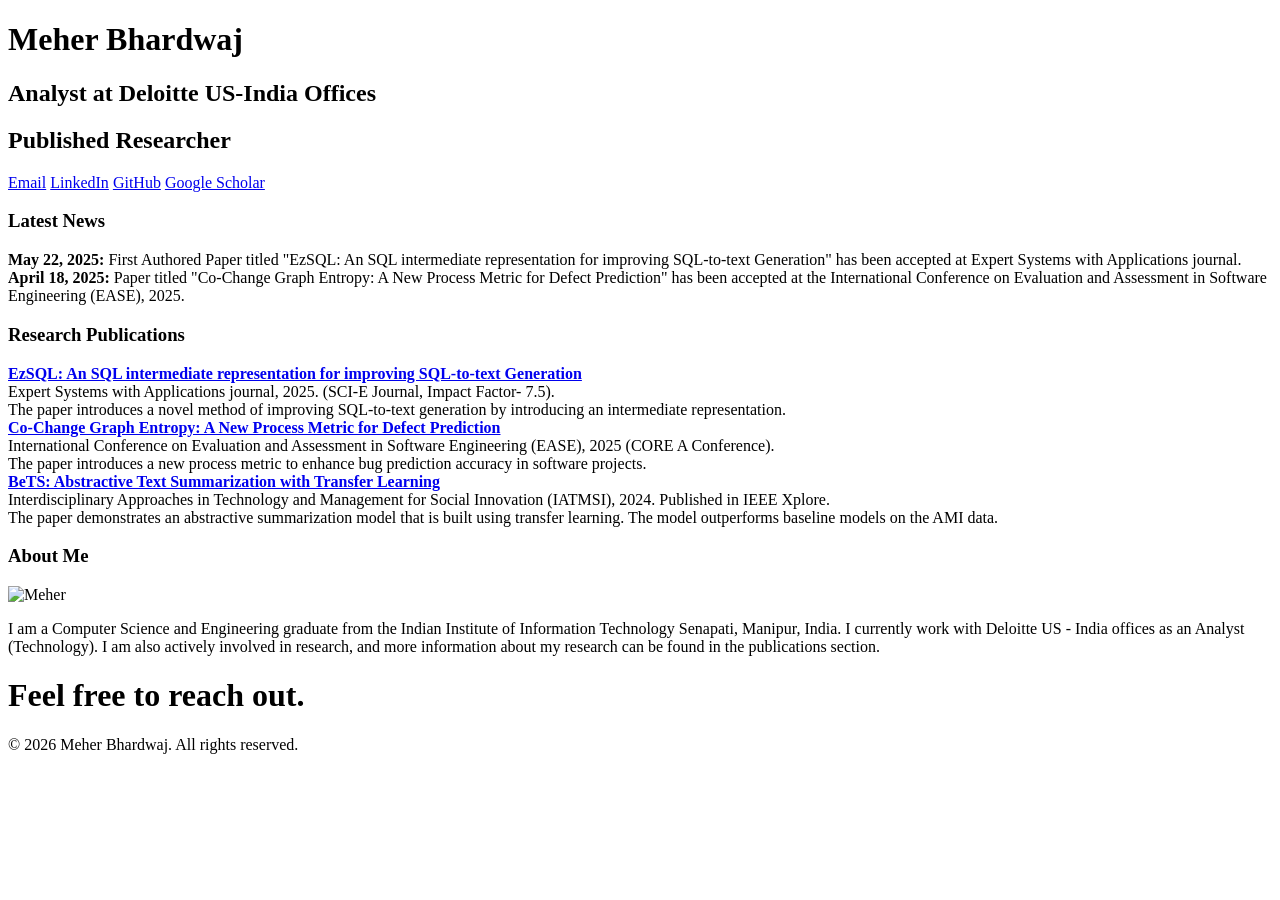
==== index.html @ 2f290a78 "Initial Build" ====
<!DOCTYPE html>
<html lang="en">
<head>
  <meta charset="UTF-8" />
  <meta name="viewport" content="width=device-width, initial-scale=1.0"/>
  <title>Meher Bhardwaj</title>
  <link href="https://fonts.googleapis.com/css2?family=Poppins:wght@400;600;700&display=swap" rel="stylesheet">
  <link rel="stylesheet" href="styles.css">
</head>
<body>
  <div class="overlay">
    <div class="content-box">
      <header>
        <h1>Meher Bhardwaj</h1>
        <h2>Analyst at Deloitte US-India Offices</h2>
        <h2>Published Researcher</h2>
        <div class="social-links">
          <a href="mailto:bhardwajmeher01@gmail.com" target="_blank">Email</a>
          <a href="https://www.linkedin.com/in/meher-bhardwaj-a12a78200/" target="_blank">LinkedIn</a>
          <a href="https://github.com/MeherBhardwaj" target="_blank">GitHub</a>
          <a href="https://scholar.google.com/citations?user=i_ujZQ4AAAAJ&hl=en" target="_blank">Google Scholar</a>
        </div>
      </header>

      <section id="latest-news">
        <h3>Latest News</h3>
        <div class="news-item">
          <strong>May 22, 2025:</strong> First Authored Paper titled "EzSQL: An SQL intermediate representation for improving SQL-to-text Generation" has been accepted at Expert Systems with Applications journal.
        </div>
        <div class="news-item">
          <strong>April 18, 2025:</strong> Paper titled "Co-Change Graph Entropy: A New Process Metric for Defect Prediction" has been accepted at the International Conference on Evaluation and Assessment in Software Engineering (EASE), 2025.
        </div>
      </section>

      <section id="research">
        <h3>Research Publications</h3>
        <div class="research-item">
          <a href="https://www.sciencedirect.com/science/article/abs/pii/S0957417425019128" target="_blank"><strong>EzSQL: An SQL intermediate representation for improving SQL-to-text Generation</strong><br/></a>
          <span class="prominent">Expert Systems with Applications journal, 2025. (SCI-E Journal, Impact Factor- 7.5).</span> <br/>
          The paper introduces a novel method of improving SQL-to-text generation by introducing an intermediate representation.
        </div>
        <div class="research-item">
          <a href="https://arxiv.org/abs/2504.18511"><strong>Co-Change Graph Entropy: A New Process Metric for Defect Prediction</strong><br/></a>
          <span class="prominent">International Conference on Evaluation and Assessment in Software Engineering (EASE), 2025 (CORE A Conference).</span><br/>
          The paper introduces a new process metric to enhance bug prediction accuracy in software projects.
        </div>
        <div class="research-item">
         <a href="https://ieeexplore.ieee.org/document/10502898"><strong>BeTS: Abstractive Text Summarization with Transfer Learning</strong><br/><a/>
          <span class="prominent">Interdisciplinary Approaches in Technology and Management for Social Innovation (IATMSI), 2024. Published in IEEE Xplore.</span><br/>
          The paper demonstrates an abstractive summarization model that is built using transfer learning. The model outperforms baseline models on the AMI data.
        </div>
      </section>

      <section id="bio">
        <h3>About Me</h3>
        <div class="bio">
          <img src="Images/meher-photo.jpeg" alt="Meher" class="profile-image">
          <p>
            I am a Computer Science and Engineering graduate from the Indian Institute of Information Technology Senapati, Manipur, India. I currently work with Deloitte US - India offices as an Analyst (Technology). I am also actively involved in research, and more information about my research can be found in the publications section.
          </p>
        </div>
      </section>

      <footer>
        <h1>Feel free to reach out.</h1>
        &copy; 2026 Meher Bhardwaj. All rights reserved.
      </footer>
    </div>
  </div>
</body>
</html>
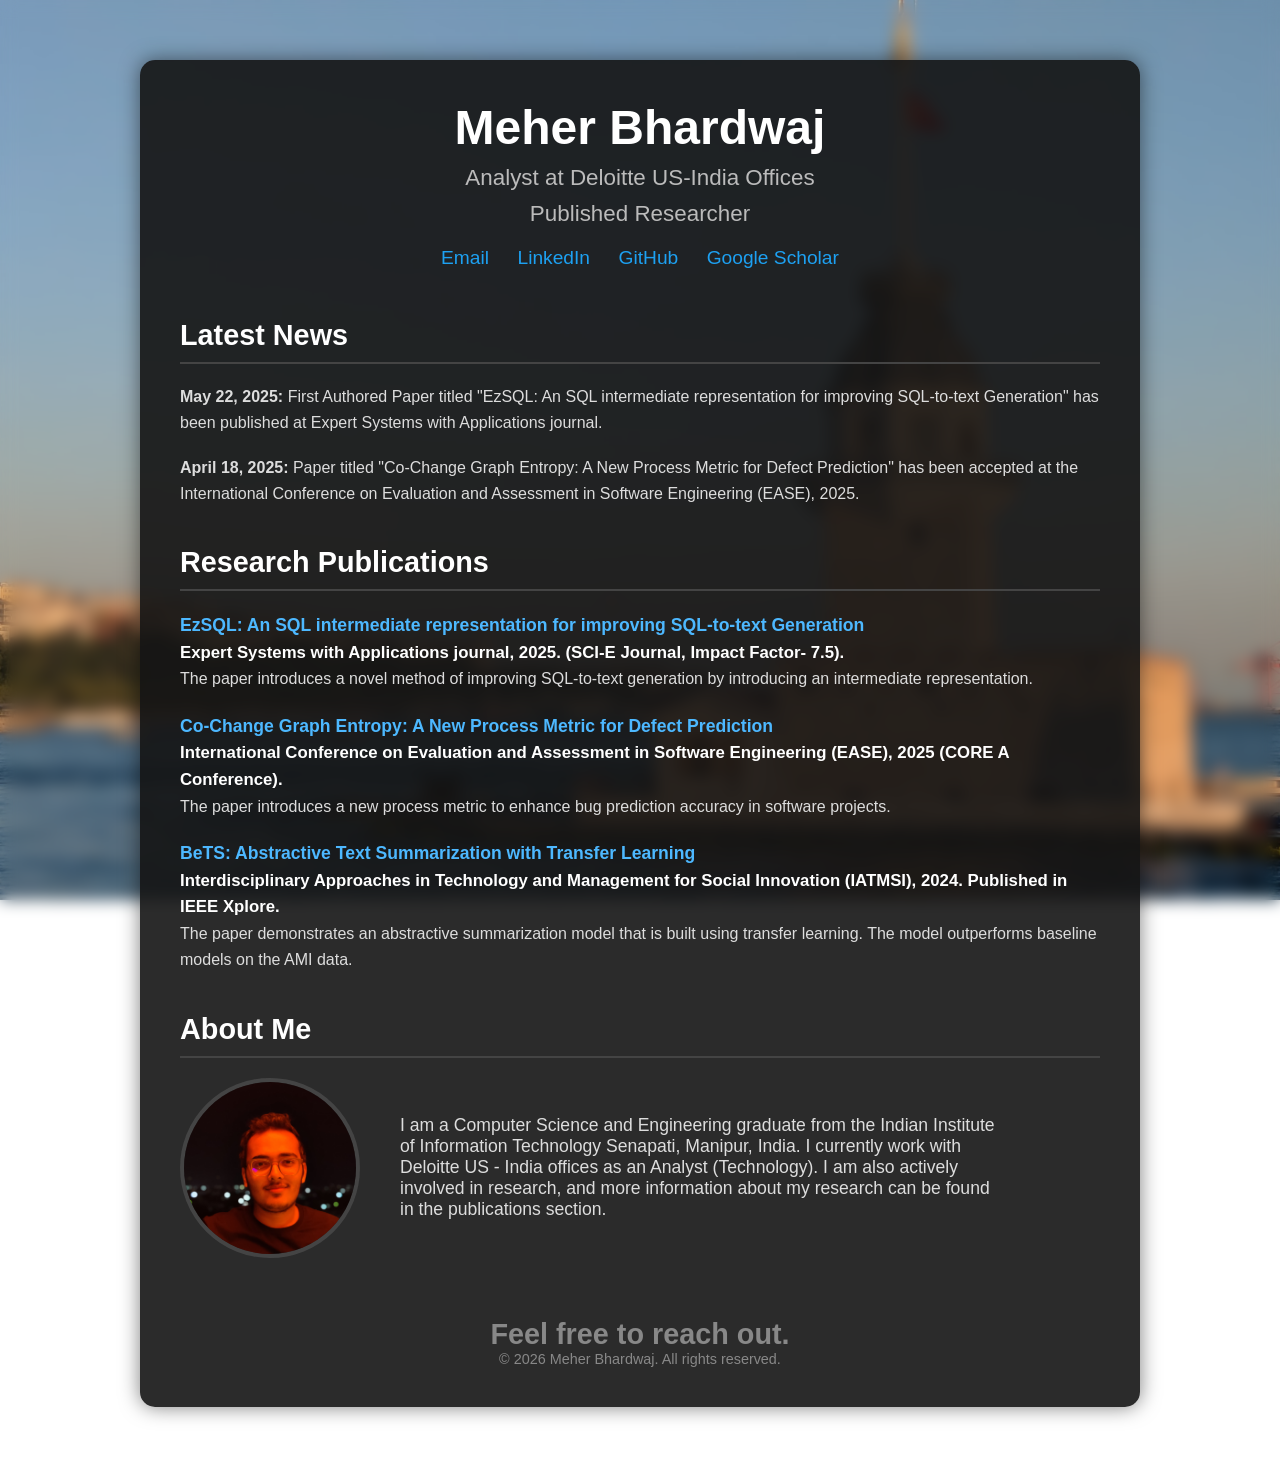
==== commit 0da7d9db: "Updated link to the EASE paper post publication" ====
--- a/index.html
+++ b/index.html
@@ -25,7 +25,7 @@
       <section id="latest-news">
         <h3>Latest News</h3>
         <div class="news-item">
-          <strong>May 22, 2025:</strong> First Authored Paper titled "EzSQL: An SQL intermediate representation for improving SQL-to-text Generation" has been accepted at Expert Systems with Applications journal.
+          <strong>May 22, 2025:</strong> First Authored Paper titled "EzSQL: An SQL intermediate representation for improving SQL-to-text Generation" has been published at Expert Systems with Applications journal.
         </div>
         <div class="news-item">
           <strong>April 18, 2025:</strong> Paper titled "Co-Change Graph Entropy: A New Process Metric for Defect Prediction" has been accepted at the International Conference on Evaluation and Assessment in Software Engineering (EASE), 2025.
@@ -40,7 +40,7 @@
           The paper introduces a novel method of improving SQL-to-text generation by introducing an intermediate representation.
         </div>
         <div class="research-item">
-          <a href="https://arxiv.org/abs/2504.18511"><strong>Co-Change Graph Entropy: A New Process Metric for Defect Prediction</strong><br/></a>
+          <a href="https://dl.acm.org/doi/10.1145/3756681.3757037"><strong>Co-Change Graph Entropy: A New Process Metric for Defect Prediction</strong><br/></a>
           <span class="prominent">International Conference on Evaluation and Assessment in Software Engineering (EASE), 2025 (CORE A Conference).</span><br/>
           The paper introduces a new process metric to enhance bug prediction accuracy in software projects.
         </div>
--- a/styles.css
+++ b/styles.css
@@ -0,0 +1,156 @@
+* {
+  box-sizing: border-box;
+  margin: 0;
+  padding: 0;
+}
+
+body {
+  font-family: 'Poppins', sans-serif;
+  color: #f0f0f0;
+  background: url('Images/Background.jpeg') no-repeat center center fixed;
+background-size: cover;
+}
+
+.overlay {
+  backdrop-filter: blur(8px);
+  -webkit-backdrop-filter: blur(8px);
+  min-height: 100vh;
+  display: flex;
+  justify-content: center;
+  padding: 60px 20px;
+}
+
+.content-box {
+  background: rgba(20, 20, 20, 0.9);
+  padding: 40px;
+  border-radius: 15px;
+  max-width: 1000px;
+  width: 100%;
+  box-shadow: 0 0 20px rgba(0, 0, 0, 0.5);
+}
+
+header {
+  text-align: center;
+  margin-bottom: 50px;
+}
+
+header h1 {
+  font-size: 3em;
+  font-weight: 700;
+  color: #ffffff;
+}
+
+header h2 {
+  font-size: 1.4em;
+  font-weight: 400;
+  color: #bbbbbb;
+  margin-top: 10px;
+}
+
+.social-links {
+  margin-top: 20px;
+}
+
+.social-links a {
+  margin: 0 12px;
+  color: #1da1f2;
+  text-decoration: none;
+  font-size: 1.2em;
+  transition: color 0.3s ease;
+}
+
+.social-links a:hover {
+  color: #4db8ff;
+}
+
+section {
+  margin: 40px 0;
+}
+
+section h3 {
+  font-size: 1.8em;
+  border-bottom: 2px solid #444;
+  padding-bottom: 10px;
+  margin-bottom: 20px;
+  color: #ffffff;
+}
+
+.news-item, .research-item {
+  margin-bottom: 20px;
+  line-height: 1.6;
+  color: #dddddd;
+}
+.research-item a {
+  text-decoration: none; /* removes underline */
+  color: inherit;         /* makes the link inherit the color from the <strong> */
+}
+
+.research-item a:hover {
+  text-decoration: none;
+  color: inherit;
+}
+
+.bio {
+  display: flex;
+  flex-direction: column;
+  align-items: center;
+  text-align: center;
+  color: #dddddd;
+}
+
+.bio img {
+  border-radius: 50%;
+  width: 180px;
+  height: 180px;
+  object-fit: cover;
+  margin: 30px 0;
+  border: 4px solid #444;
+}
+
+.bio p {
+  max-width: 600px;
+  font-size: 1.1em;
+}
+.research-item strong {
+  color: #4db8ff; /* Previously used for the second line */
+  font-size: 1.1em;
+  font-weight: 700;
+}
+
+.prominent {
+  color: #ffffff; /* Previously used for the first line */
+  font-weight: 600;
+  font-size: 1.05em;
+}
+
+@media (min-width: 768px) {
+  .bio {
+    flex-direction: row;
+    text-align: left;
+    gap: 40px;
+  }
+
+  .bio img {
+    margin: 0;
+  }
+}
+.profile-image {
+  max-width: 200px;
+  border-radius: 50%;
+  display: block;
+  margin: 30px auto;
+  border: 3px solid #444;
+  transition: transform 0.3s ease;
+}
+
+.profile-image:hover {
+  transform: scale(1.1);
+}
+
+
+footer {
+  text-align: center;
+  margin-top: 60px;
+  color: #888;
+  font-size: 0.9em;
+}
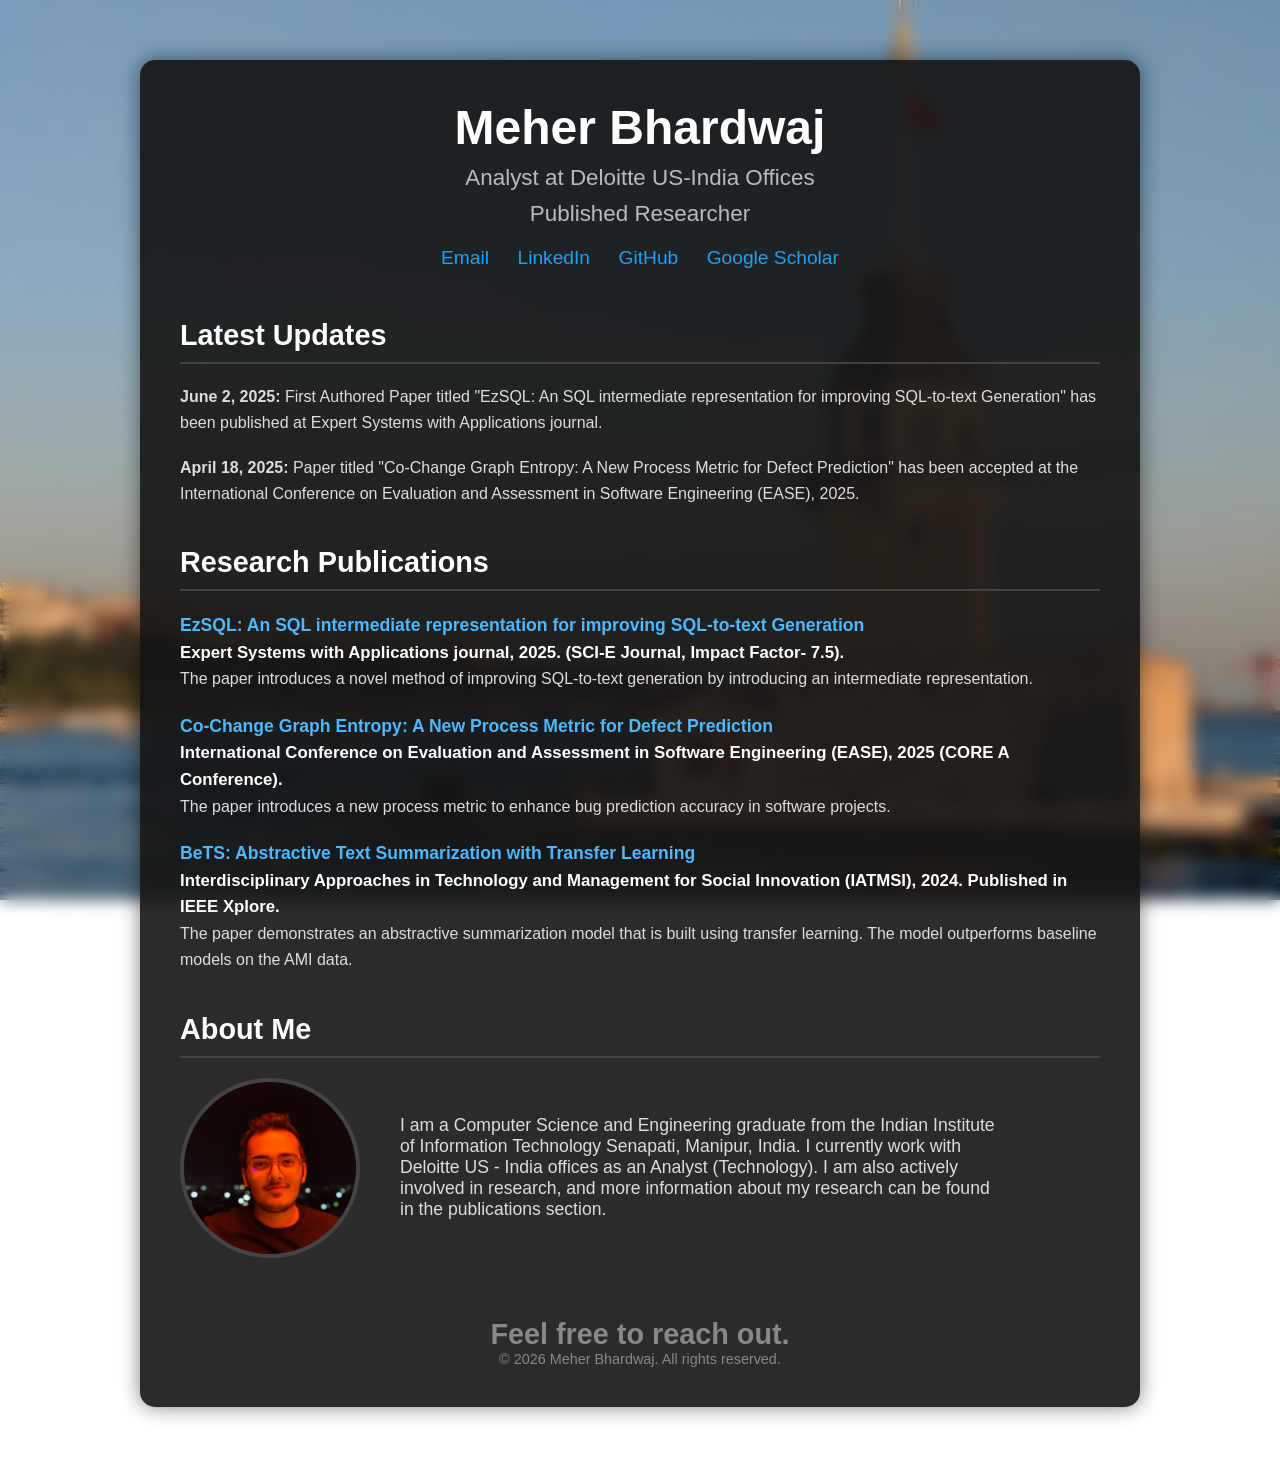
==== commit bdf6ebe4: "Update index.html" ====
--- a/index.html
+++ b/index.html
@@ -23,9 +23,9 @@
       </header>
 
       <section id="latest-news">
-        <h3>Latest News</h3>
+        <h3>Latest Updates</h3>
         <div class="news-item">
-          <strong>May 22, 2025:</strong> First Authored Paper titled "EzSQL: An SQL intermediate representation for improving SQL-to-text Generation" has been published at Expert Systems with Applications journal.
+          <strong>June 2, 2025:</strong> First Authored Paper titled "EzSQL: An SQL intermediate representation for improving SQL-to-text Generation" has been published at Expert Systems with Applications journal.
         </div>
         <div class="news-item">
           <strong>April 18, 2025:</strong> Paper titled "Co-Change Graph Entropy: A New Process Metric for Defect Prediction" has been accepted at the International Conference on Evaluation and Assessment in Software Engineering (EASE), 2025.
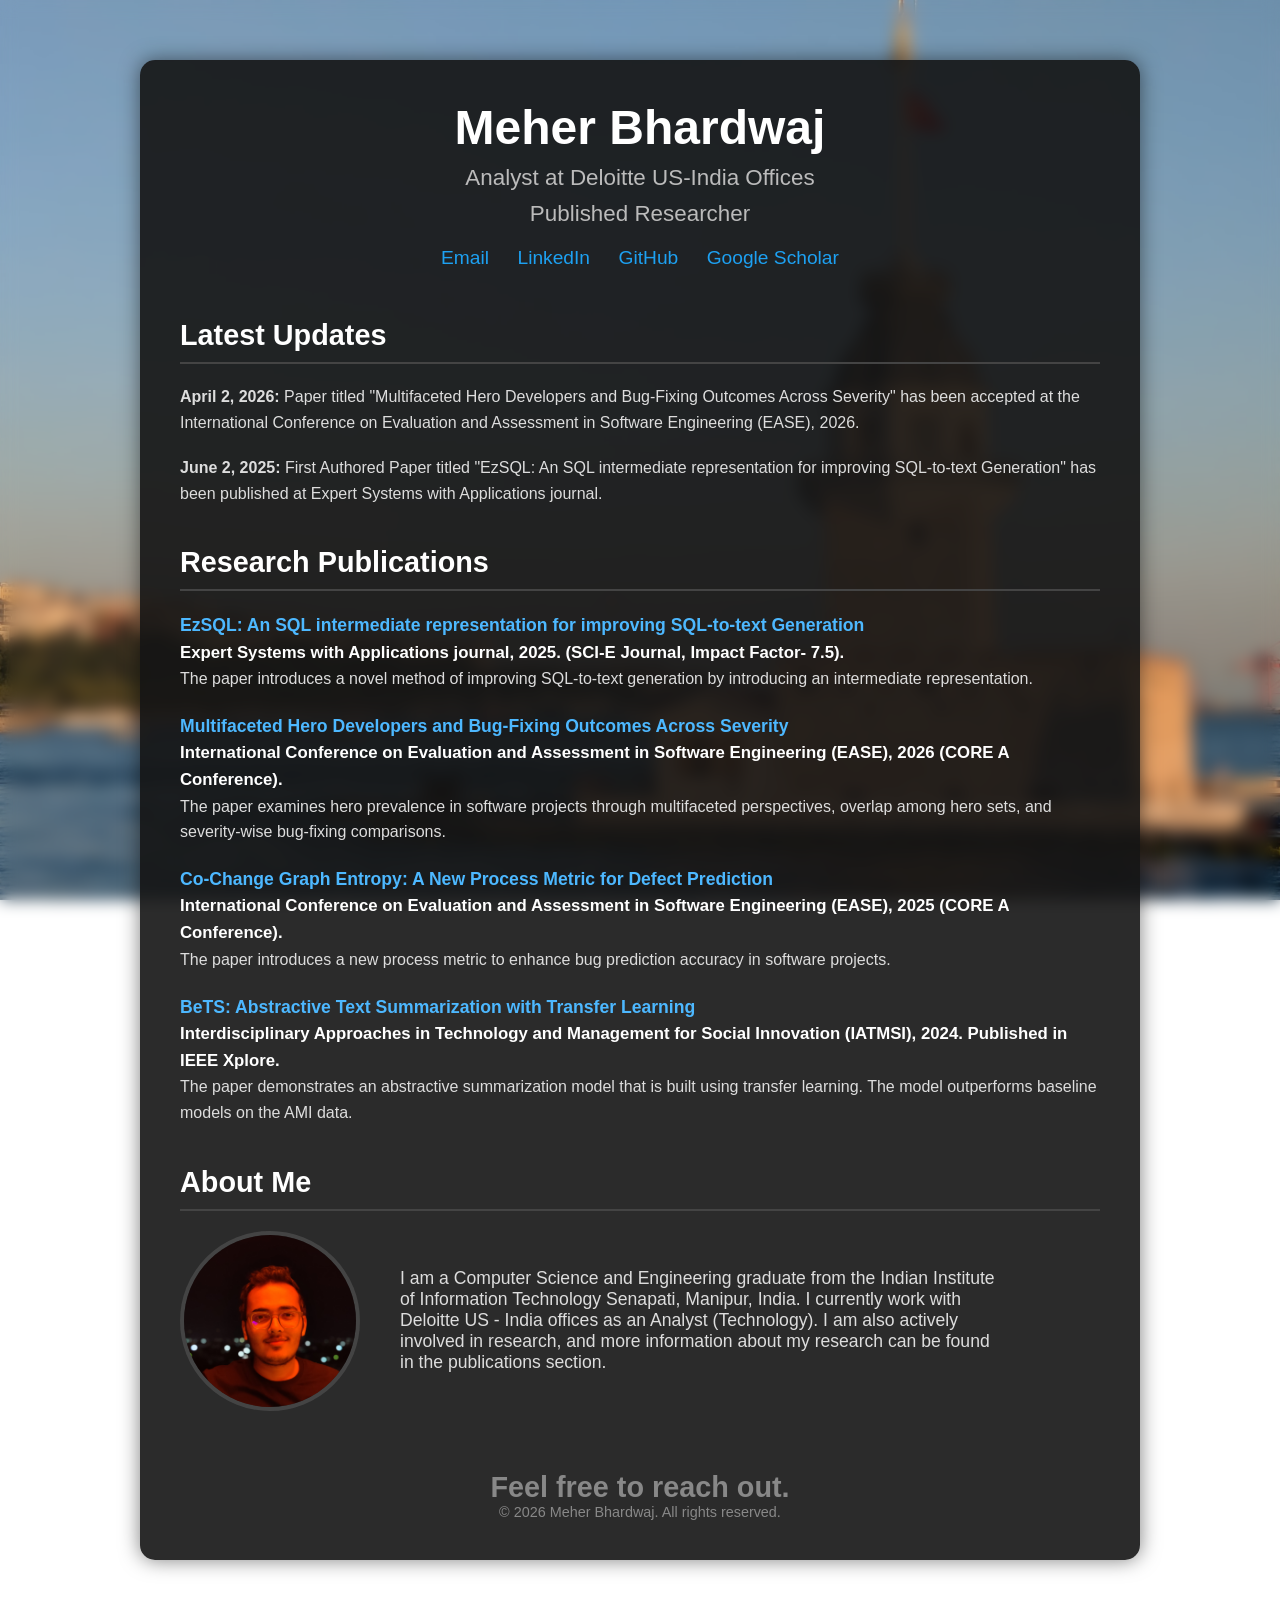
==== commit d6d7fd95: "Update index.html" ====
--- a/index.html
+++ b/index.html
@@ -24,11 +24,11 @@
 
       <section id="latest-news">
         <h3>Latest Updates</h3>
+         <div class="news-item">
+          <strong>April 2, 2026:</strong> Paper titled "Multifaceted Hero Developers and Bug-Fixing Outcomes Across Severity" has been accepted at the International Conference on Evaluation and Assessment in Software Engineering (EASE), 2026.
+        </div>
         <div class="news-item">
           <strong>June 2, 2025:</strong> First Authored Paper titled "EzSQL: An SQL intermediate representation for improving SQL-to-text Generation" has been published at Expert Systems with Applications journal.
-        </div>
-        <div class="news-item">
-          <strong>April 18, 2025:</strong> Paper titled "Co-Change Graph Entropy: A New Process Metric for Defect Prediction" has been accepted at the International Conference on Evaluation and Assessment in Software Engineering (EASE), 2025.
         </div>
       </section>
 
@@ -38,6 +38,12 @@
           <a href="https://www.sciencedirect.com/science/article/abs/pii/S0957417425019128" target="_blank"><strong>EzSQL: An SQL intermediate representation for improving SQL-to-text Generation</strong><br/></a>
           <span class="prominent">Expert Systems with Applications journal, 2025. (SCI-E Journal, Impact Factor- 7.5).</span> <br/>
           The paper introduces a novel method of improving SQL-to-text generation by introducing an intermediate representation.
+        </div>
+        <div class="research-item">
+          <a href="https://arxiv.org/pdf/2604.27754" target="_blank"><strong>Multifaceted Hero Developers and Bug-Fixing Outcomes Across
+Severity</strong><br/></a>
+          <span class="prominent">International Conference on Evaluation and Assessment in Software Engineering (EASE), 2026 (CORE A Conference).</span> <br/>
+          The paper examines hero prevalence in software projects through multifaceted perspectives, overlap among hero sets, and severity-wise bug-fixing comparisons.
         </div>
         <div class="research-item">
           <a href="https://dl.acm.org/doi/10.1145/3756681.3757037"><strong>Co-Change Graph Entropy: A New Process Metric for Defect Prediction</strong><br/></a>
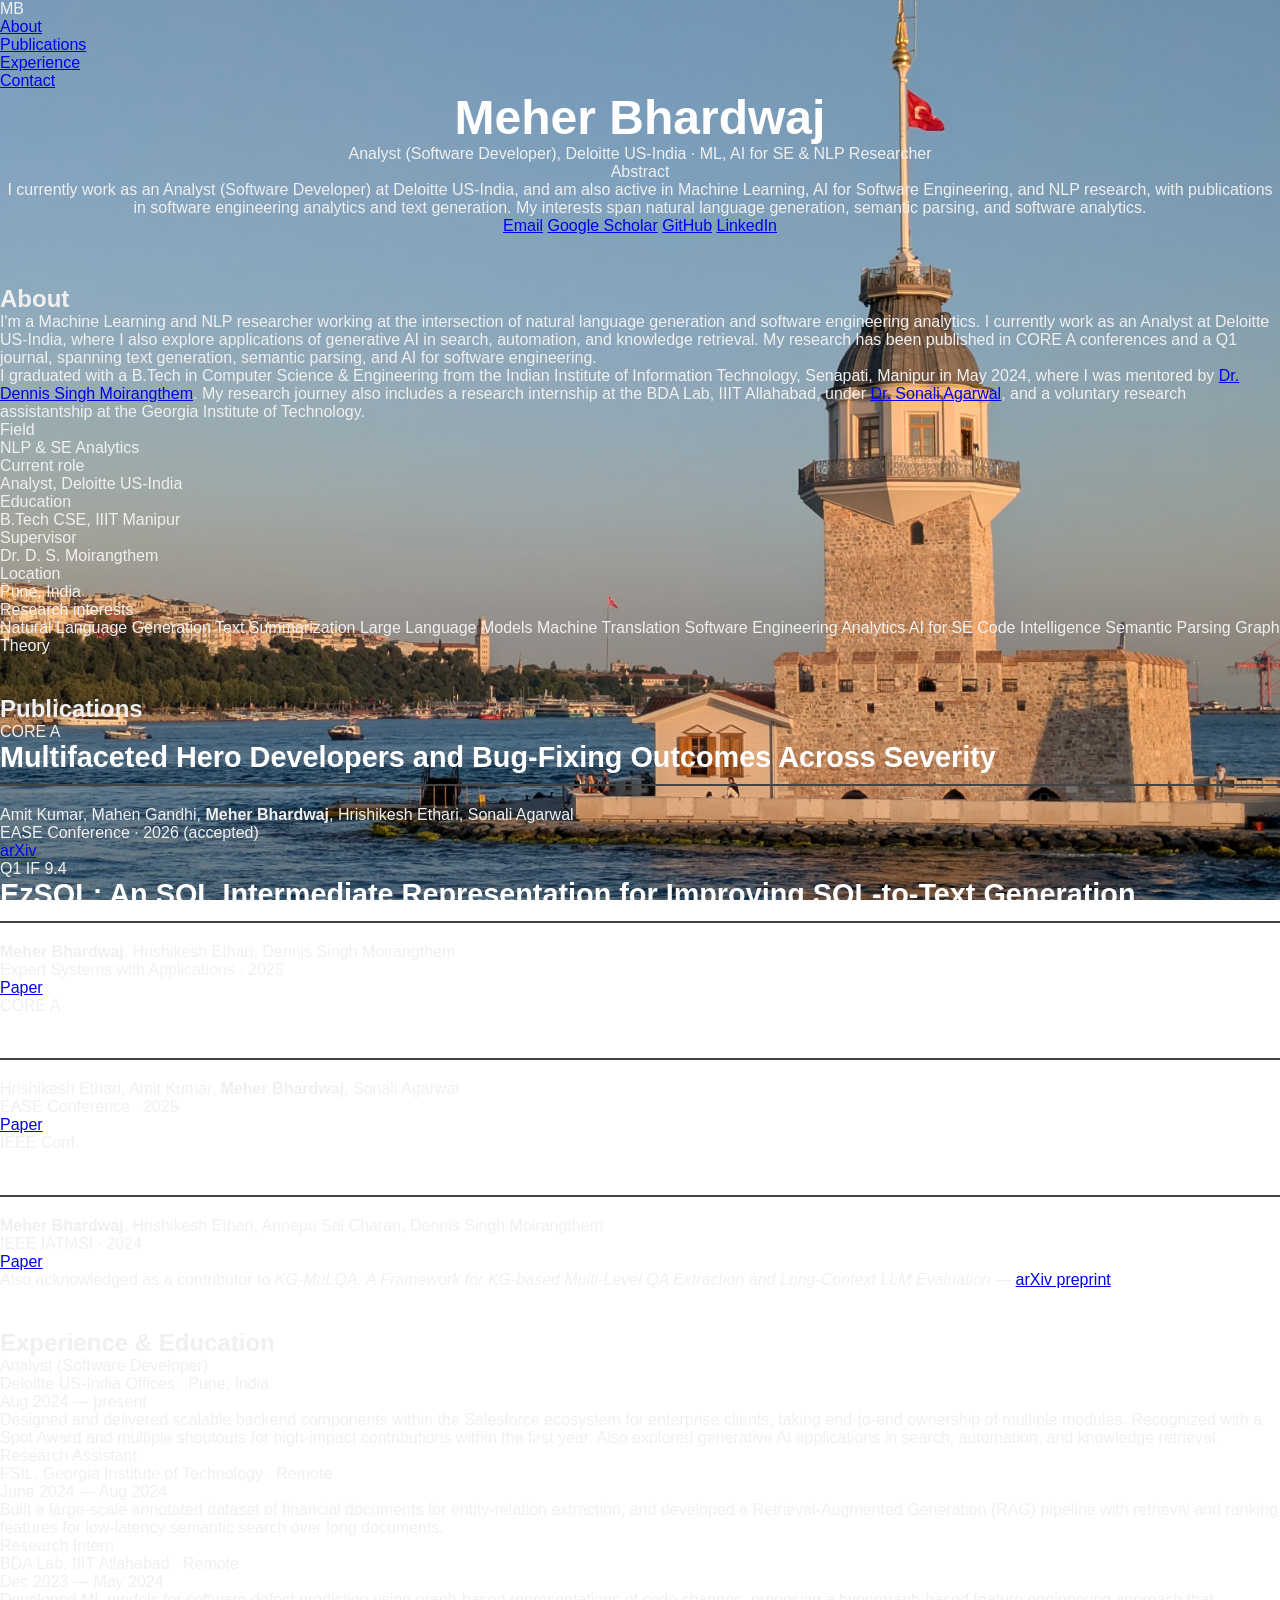
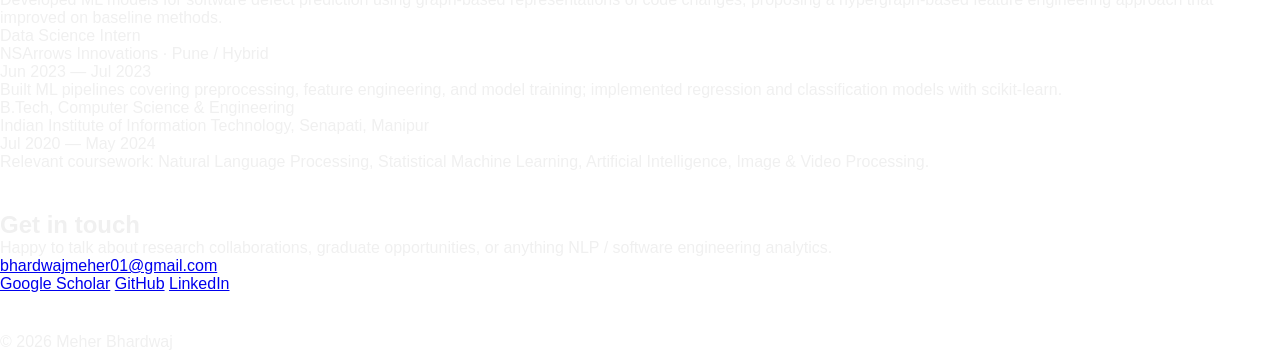
==== commit 6d268241: "Update index.html" ====
--- a/index.html
+++ b/index.html
@@ -1,77 +1,250 @@
 <!DOCTYPE html>
 <html lang="en">
 <head>
-  <meta charset="UTF-8" />
-  <meta name="viewport" content="width=device-width, initial-scale=1.0"/>
-  <title>Meher Bhardwaj</title>
-  <link href="https://fonts.googleapis.com/css2?family=Poppins:wght@400;600;700&display=swap" rel="stylesheet">
-  <link rel="stylesheet" href="styles.css">
+<meta charset="UTF-8">
+<meta name="viewport" content="width=device-width, initial-scale=1.0">
+<title>Meher Bhardwaj</title>
+<meta name="description" content="Meher Bhardwaj — Machine Learning &amp; NLP researcher. Open to research collaborations and graduate opportunities.">
+<link rel="preconnect" href="https://fonts.googleapis.com">
+<link rel="preconnect" href="https://fonts.gstatic.com" crossorigin>
+<link href="https://fonts.googleapis.com/css2?family=Newsreader:ital,wght@0,400;0,500;0,600;0,700;1,400;1,500&family=IBM+Plex+Sans:wght@400;500;600&family=IBM+Plex+Mono:wght@400;500&display=swap" rel="stylesheet">
+<link rel="stylesheet" href="styles.css">
 </head>
 <body>
-  <div class="overlay">
-    <div class="content-box">
-      <header>
-        <h1>Meher Bhardwaj</h1>
-        <h2>Analyst at Deloitte US-India Offices</h2>
-        <h2>Published Researcher</h2>
-        <div class="social-links">
-          <a href="mailto:bhardwajmeher01@gmail.com" target="_blank">Email</a>
-          <a href="https://www.linkedin.com/in/meher-bhardwaj-a12a78200/" target="_blank">LinkedIn</a>
-          <a href="https://github.com/MeherBhardwaj" target="_blank">GitHub</a>
-          <a href="https://scholar.google.com/citations?user=i_ujZQ4AAAAJ&hl=en" target="_blank">Google Scholar</a>
-        </div>
-      </header>
-
-      <section id="latest-news">
-        <h3>Latest Updates</h3>
-         <div class="news-item">
-          <strong>April 2, 2026:</strong> Paper titled "Multifaceted Hero Developers and Bug-Fixing Outcomes Across Severity" has been accepted at the International Conference on Evaluation and Assessment in Software Engineering (EASE), 2026.
-        </div>
-        <div class="news-item">
-          <strong>June 2, 2025:</strong> First Authored Paper titled "EzSQL: An SQL intermediate representation for improving SQL-to-text Generation" has been published at Expert Systems with Applications journal.
-        </div>
-      </section>
-
-      <section id="research">
-        <h3>Research Publications</h3>
-        <div class="research-item">
-          <a href="https://www.sciencedirect.com/science/article/abs/pii/S0957417425019128" target="_blank"><strong>EzSQL: An SQL intermediate representation for improving SQL-to-text Generation</strong><br/></a>
-          <span class="prominent">Expert Systems with Applications journal, 2025. (SCI-E Journal, Impact Factor- 7.5).</span> <br/>
-          The paper introduces a novel method of improving SQL-to-text generation by introducing an intermediate representation.
-        </div>
-        <div class="research-item">
-          <a href="https://arxiv.org/pdf/2604.27754" target="_blank"><strong>Multifaceted Hero Developers and Bug-Fixing Outcomes Across
-Severity</strong><br/></a>
-          <span class="prominent">International Conference on Evaluation and Assessment in Software Engineering (EASE), 2026 (CORE A Conference).</span> <br/>
-          The paper examines hero prevalence in software projects through multifaceted perspectives, overlap among hero sets, and severity-wise bug-fixing comparisons.
-        </div>
-        <div class="research-item">
-          <a href="https://dl.acm.org/doi/10.1145/3756681.3757037"><strong>Co-Change Graph Entropy: A New Process Metric for Defect Prediction</strong><br/></a>
-          <span class="prominent">International Conference on Evaluation and Assessment in Software Engineering (EASE), 2025 (CORE A Conference).</span><br/>
-          The paper introduces a new process metric to enhance bug prediction accuracy in software projects.
-        </div>
-        <div class="research-item">
-         <a href="https://ieeexplore.ieee.org/document/10502898"><strong>BeTS: Abstractive Text Summarization with Transfer Learning</strong><br/><a/>
-          <span class="prominent">Interdisciplinary Approaches in Technology and Management for Social Innovation (IATMSI), 2024. Published in IEEE Xplore.</span><br/>
-          The paper demonstrates an abstractive summarization model that is built using transfer learning. The model outperforms baseline models on the AMI data.
-        </div>
-      </section>
-
-      <section id="bio">
-        <h3>About Me</h3>
-        <div class="bio">
-          <img src="Images/meher-photo.jpeg" alt="Meher" class="profile-image">
-          <p>
-            I am a Computer Science and Engineering graduate from the Indian Institute of Information Technology Senapati, Manipur, India. I currently work with Deloitte US - India offices as an Analyst (Technology). I am also actively involved in research, and more information about my research can be found in the publications section.
-          </p>
-        </div>
-      </section>
-
-      <footer>
-        <h1>Feel free to reach out.</h1>
-        &copy; 2026 Meher Bhardwaj. All rights reserved.
-      </footer>
-    </div>
+
+<nav class="nav">
+  <div class="nav__inner">
+    <div class="nav__mark">MB</div>
+    <ul class="nav__links">
+      <li><a href="#about">About</a></li>
+      <li><a href="#publications">Publications</a></li>
+      <li><a href="#experience">Experience</a></li>
+      <li><a href="#contact">Contact</a></li>
+    </ul>
   </div>
+</nav>
+
+<main>
+
+  <!-- ===== Hero / title page ===== -->
+  <header class="hero container">
+    <h1 class="hero__name">Meher Bhardwaj</h1>
+    <p class="hero__role">Analyst (Software Developer), Deloitte US‑India · ML, AI for SE &amp; NLP Researcher</p>
+
+    <div class="abstract">
+      <span class="abstract__label">Abstract</span>
+      <p>I currently work as an Analyst (Software Developer) at Deloitte US‑India, and am also active in Machine Learning, AI for Software Engineering, and NLP research, with publications in software engineering analytics and text generation. My interests span natural language generation, semantic parsing, and software analytics.</p>
+    </div>
+
+    <div class="hero__links">
+      <a class="tag-link" href="mailto:bhardwajmeher01@gmail.com">Email</a>
+      <a class="tag-link" href="https://scholar.google.com/citations?user=i_ujZQ4AAAAJ&hl=en" target="_blank" rel="noopener">Google Scholar</a>
+      <a class="tag-link" href="https://github.com/MeherBhardwaj" target="_blank" rel="noopener">GitHub</a>
+      <a class="tag-link" href="https://www.linkedin.com/in/meher-bhardwaj-a12a78200" target="_blank" rel="noopener">LinkedIn</a>
+    </div>
+  </header>
+
+  <!-- ===== About ===== -->
+  <section id="about" class="section">
+    <div class="container">
+      <div class="section__head reveal">
+        <h2 class="section__title">About</h2>
+      </div>
+
+      <div class="about-grid reveal">
+        <div>
+          <p>I'm a Machine Learning and NLP researcher working at the intersection of natural language generation and software engineering analytics. I currently work as an Analyst at Deloitte US‑India, where I also explore applications of generative AI in search, automation, and knowledge retrieval. My research has been published in CORE A conferences and a Q1 journal, spanning text generation, semantic parsing, and AI for software engineering.</p>
+          <p>I graduated with a B.Tech in Computer Science &amp; Engineering from the Indian Institute of Information Technology, Senapati, Manipur in May 2024, where I was mentored by <a href="https://mindailab.github.io/#people" target="_blank" rel="noopener">Dr. Dennis Singh Moirangthem</a>. My research journey also includes a research internship at the BDA Lab, IIIT Allahabad, under <a href="https://scholar.google.co.in/citations?hl=en&user=hPvt6d8AAAAJ" target="_blank" rel="noopener">Dr. Sonali Agarwal</a>, and a voluntary research assistantship at the Georgia Institute of Technology.</p>
+        </div>
+
+        <dl class="fact-sheet">
+          <div class="fact-row"><dt>Field</dt><dd>NLP &amp; SE Analytics</dd></div>
+          <div class="fact-row"><dt>Current role</dt><dd>Analyst, Deloitte US‑India</dd></div>
+          <div class="fact-row"><dt>Education</dt><dd>B.Tech CSE, IIIT Manipur</dd></div>
+          <div class="fact-row"><dt>Supervisor</dt><dd>Dr. D. S. Moirangthem</dd></div>
+          <div class="fact-row"><dt>Location</dt><dd>Pune, India</dd></div>
+        </dl>
+
+        <span class="interests-label">Research interests</span>
+        <div class="chip-row">
+          <span class="tag-link">Natural Language Generation</span>
+          <span class="tag-link">Text Summarization</span>
+          <span class="tag-link">Large Language Models</span>
+          <span class="tag-link">Machine Translation</span>
+          <span class="tag-link">Software Engineering Analytics</span>
+          <span class="tag-link">AI for SE</span>
+          <span class="tag-link">Code Intelligence</span>
+          <span class="tag-link">Semantic Parsing</span>
+          <span class="tag-link">Graph Theory</span>
+        </div>
+      </div>
+    </div>
+  </section>
+
+  <!-- ===== Publications ===== -->
+  <section id="publications" class="section">
+    <div class="container">
+      <div class="section__head reveal">
+        <h2 class="section__title">Publications</h2>
+      </div>
+
+      <div class="reveal">
+
+        <article class="pub-card"
+          data-title="Multifaceted Hero Developers and Bug-Fixing Outcomes Across Severity"
+          data-authors="Amit Kumar, Mahen Gandhi, Meher Bhardwaj, Hrishikesh Ethari, Sonali Agarwal"
+          data-venue="EASE Conference, 2026 (accepted)">
+          <div class="pub-stamps">
+            <span class="stamp" style="--r:-5deg">CORE A</span>
+          </div>
+          <h3 class="pub-title">Multifaceted Hero Developers and Bug-Fixing Outcomes Across Severity</h3>
+          <p class="pub-authors">Amit Kumar, Mahen Gandhi, <strong>Meher Bhardwaj</strong>, Hrishikesh Ethari, Sonali Agarwal</p>
+          <p class="pub-venue">EASE Conference · 2026 (accepted)</p>
+          <div class="pub-links">
+            <a href="https://arxiv.org/pdf/2604.27754" target="_blank" rel="noopener">arXiv</a>
+          </div>
+        </article>
+
+        <article class="pub-card"
+          data-title="EzSQL: An SQL intermediate representation for improving SQL-to-text Generation"
+          data-authors="Meher Bhardwaj, Hrishikesh Ethari, Dennis Singh Moirangthem"
+          data-venue="Expert Systems with Applications, 2025">
+          <div class="pub-stamps">
+            <span class="stamp" style="--r:-3deg">Q1</span>
+            <span class="stamp" style="--r:4deg">IF 9.4</span>
+          </div>
+          <h3 class="pub-title">EzSQL: An SQL Intermediate Representation for Improving SQL-to-Text Generation</h3>
+          <p class="pub-authors"><strong>Meher Bhardwaj</strong>, Hrishikesh Ethari, Dennis Singh Moirangthem</p>
+          <p class="pub-venue">Expert Systems with Applications · 2025</p>
+          <div class="pub-links">
+            <a href="https://www.sciencedirect.com/science/article/abs/pii/S0957417425019128" target="_blank" rel="noopener">Paper</a>
+          </div>
+        </article>
+
+        <article class="pub-card"
+          data-title="Co-Change Graph Entropy: A New Process Metric for Defect Prediction"
+          data-authors="Hrishikesh Ethari, Amit Kumar, Meher Bhardwaj, Sonali Agarwal"
+          data-venue="EASE Conference, 2025">
+          <div class="pub-stamps">
+            <span class="stamp" style="--r:-4deg">CORE A</span>
+          </div>
+          <h3 class="pub-title">Co-Change Graph Entropy: A New Process Metric for Defect Prediction</h3>
+          <p class="pub-authors">Hrishikesh Ethari, Amit Kumar, <strong>Meher Bhardwaj</strong>, Sonali Agarwal</p>
+          <p class="pub-venue">EASE Conference · 2025</p>
+          <div class="pub-links">
+            <a href="https://dl.acm.org/doi/10.1145/3756681.3757037" target="_blank" rel="noopener">Paper</a>
+          </div>
+        </article>
+
+        <article class="pub-card"
+          data-title="BeTS: Abstractive Text Summarization with Transfer Learning"
+          data-authors="Meher Bhardwaj, Hrishikesh Ethari, Annepu Sai Charan, Dennis Singh Moirangthem"
+          data-venue="IEEE IATMSI, 2024">
+          <div class="pub-stamps">
+            <span class="stamp" style="--r:3deg">IEEE Conf.</span>
+          </div>
+          <h3 class="pub-title">BeTS: Abstractive Text Summarization with Transfer Learning</h3>
+          <p class="pub-authors"><strong>Meher Bhardwaj</strong>, Hrishikesh Ethari, Annepu Sai Charan, Dennis Singh Moirangthem</p>
+          <p class="pub-venue">IEEE IATMSI · 2024</p>
+          <div class="pub-links">
+            <a href="https://ieeexplore.ieee.org/document/10502898" target="_blank" rel="noopener">Paper</a>
+          </div>
+        </article>
+
+      </div>
+
+      <p class="pub-footnote reveal">Also acknowledged as a contributor to <em>KG-MuLQA: A Framework for KG-based Multi-Level QA Extraction and Long-Context LLM Evaluation</em> — <a href="https://arxiv.org/abs/2505.12495" target="_blank" rel="noopener">arXiv preprint</a>.</p>
+    </div>
+  </section>
+
+  <!-- ===== Experience ===== -->
+  <section id="experience" class="section">
+    <div class="container">
+      <div class="section__head reveal">
+        <h2 class="section__title">Experience &amp; Education</h2>
+      </div>
+
+      <div class="reveal">
+        <div class="exp-item">
+          <div class="exp-item__top">
+            <div>
+              <p class="exp-item__role">Analyst (Software Developer)</p>
+              <p class="exp-item__org">Deloitte US‑India Offices · Pune, India</p>
+            </div>
+            <span class="exp-item__years">Aug 2024 — present</span>
+          </div>
+          <p class="exp-item__desc">Designed and delivered scalable backend components within the Salesforce ecosystem for enterprise clients, taking end-to-end ownership of multiple modules. Recognized with a Spot Award and multiple shoutouts for high-impact contributions within the first year. Also explored generative AI applications in search, automation, and knowledge retrieval.</p>
+        </div>
+
+        <div class="exp-item">
+          <div class="exp-item__top">
+            <div>
+              <p class="exp-item__role">Research Assistant</p>
+              <p class="exp-item__org">FSIL, Georgia Institute of Technology · Remote</p>
+            </div>
+            <span class="exp-item__years">June 2024 — Aug 2024</span>
+          </div>
+          <p class="exp-item__desc">Built a large-scale annotated dataset of financial documents for entity-relation extraction, and developed a Retrieval-Augmented Generation (RAG) pipeline with retrieval and ranking features for low-latency semantic search over long documents.</p>
+        </div>
+
+        <div class="exp-item">
+          <div class="exp-item__top">
+            <div>
+              <p class="exp-item__role">Research Intern</p>
+              <p class="exp-item__org">BDA Lab, IIIT Allahabad · Remote</p>
+            </div>
+            <span class="exp-item__years">Dec 2023 — May 2024</span>
+          </div>
+          <p class="exp-item__desc">Developed ML models for software defect prediction using graph-based representations of code changes, proposing a hypergraph-based feature engineering approach that improved on baseline methods.</p>
+        </div>
+
+        <div class="exp-item">
+          <div class="exp-item__top">
+            <div>
+              <p class="exp-item__role">Data Science Intern</p>
+              <p class="exp-item__org">NSArrows Innovations · Pune / Hybrid</p>
+            </div>
+            <span class="exp-item__years">Jun 2023 — Jul 2023</span>
+          </div>
+          <p class="exp-item__desc">Built ML pipelines covering preprocessing, feature engineering, and model training; implemented regression and classification models with scikit-learn.</p>
+        </div>
+
+        <div class="exp-item">
+          <div class="exp-item__top">
+            <div>
+              <p class="exp-item__role">B.Tech, Computer Science &amp; Engineering</p>
+              <p class="exp-item__org">Indian Institute of Information Technology, Senapati, Manipur</p>
+            </div>
+            <span class="exp-item__years">Jul 2020 — May 2024</span>
+          </div>
+          <p class="exp-item__desc">Relevant coursework: Natural Language Processing, Statistical Machine Learning, Artificial Intelligence, Image &amp; Video Processing.</p>
+        </div>
+      </div>
+    </div>
+  </section>
+
+  <!-- ===== Contact ===== -->
+  <section id="contact" class="section contact">
+    <div class="container reveal">
+      <div class="section__head" style="border:none; margin-bottom:0;">
+        <h2 class="section__title">Get in touch</h2>
+      </div>
+      <p>Happy to talk about research collaborations, graduate opportunities, or anything NLP / software engineering analytics.</p>
+      <a class="contact__email" href="mailto:bhardwajmeher01@gmail.com">bhardwajmeher01@gmail.com</a>
+      <div class="contact__row">
+        <a href="https://scholar.google.com/citations?user=i_ujZQ4AAAAJ&hl=en" target="_blank" rel="noopener">Google Scholar</a>
+        <a href="https://github.com/MeherBhardwaj" target="_blank" rel="noopener">GitHub</a>
+        <a href="https://www.linkedin.com/in/meher-bhardwaj-a12a78200" target="_blank" rel="noopener">LinkedIn</a>
+      </div>
+    </div>
+  </section>
+
+  <div class="colophon container">
+    <span>© 2026 Meher Bhardwaj</span>
+  </div>
+
+</main>
+
+<script src="main.js"></script>
 </body>
 </html>
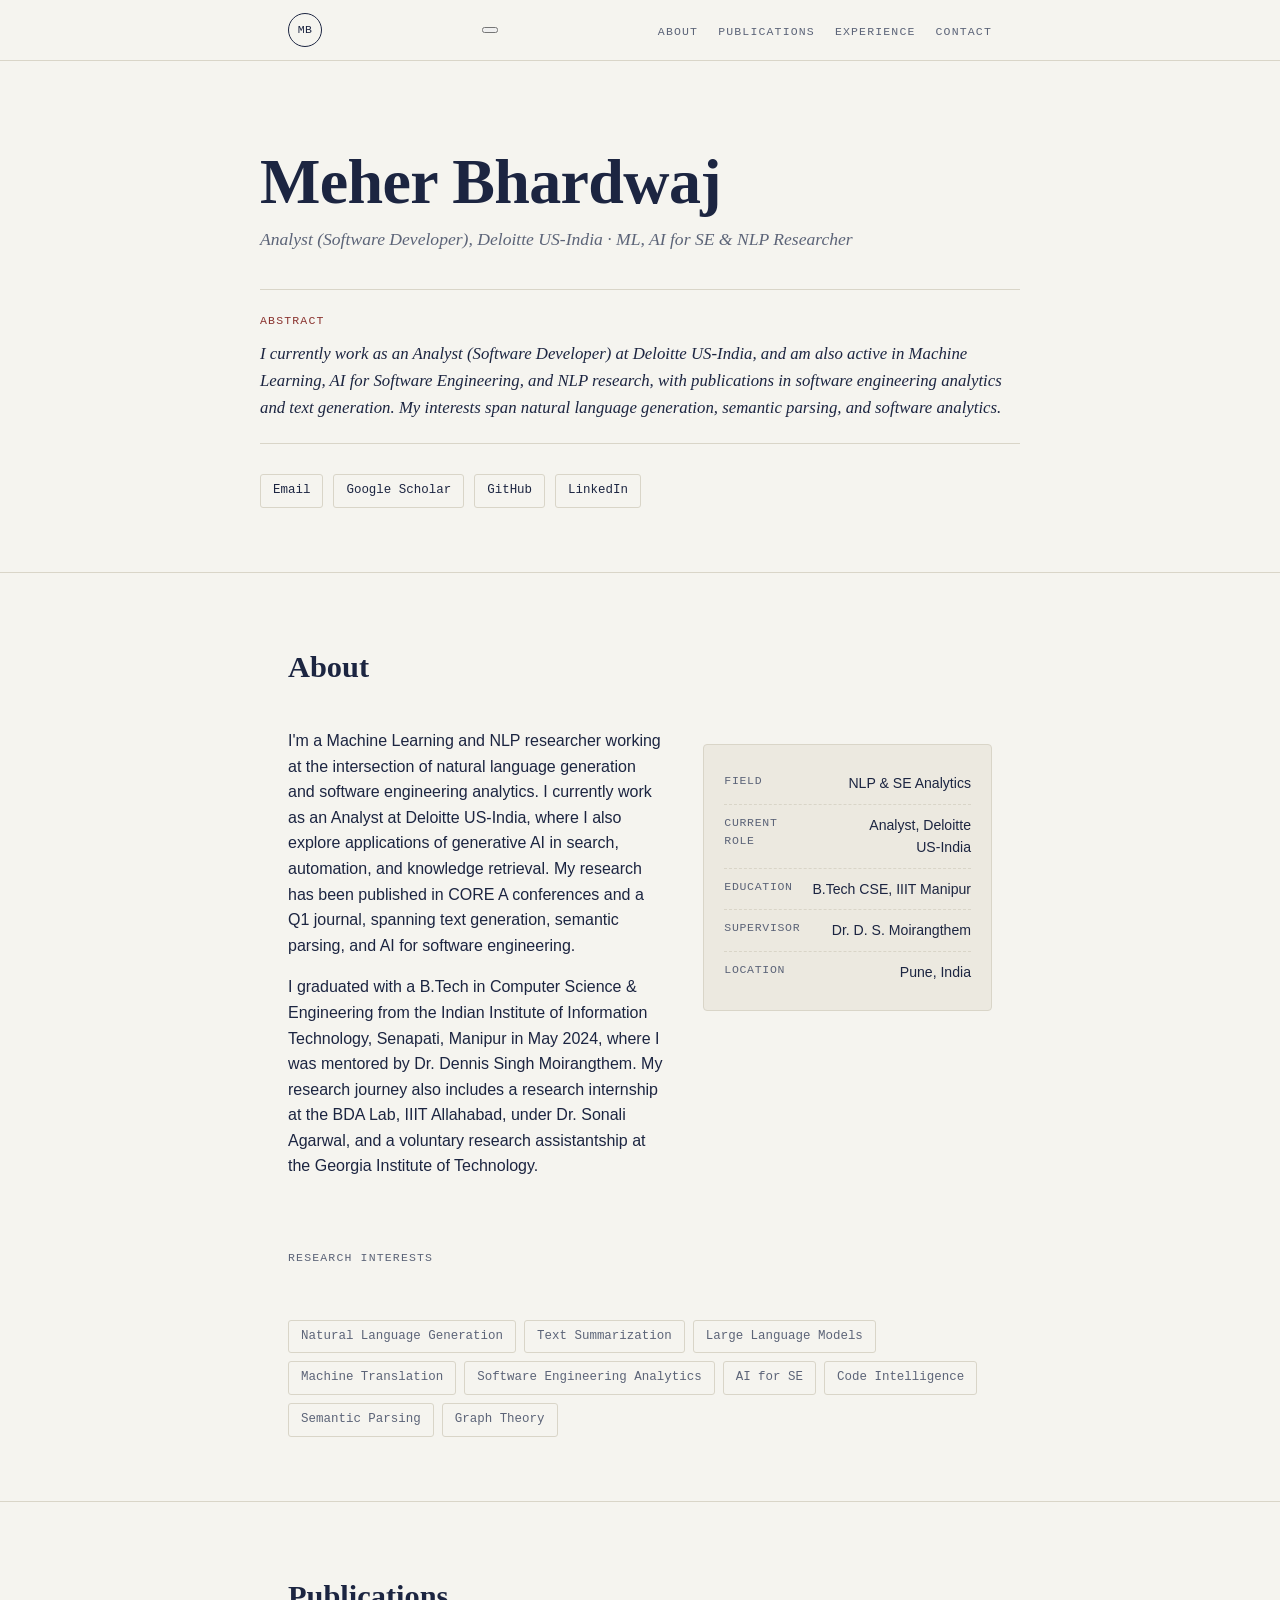
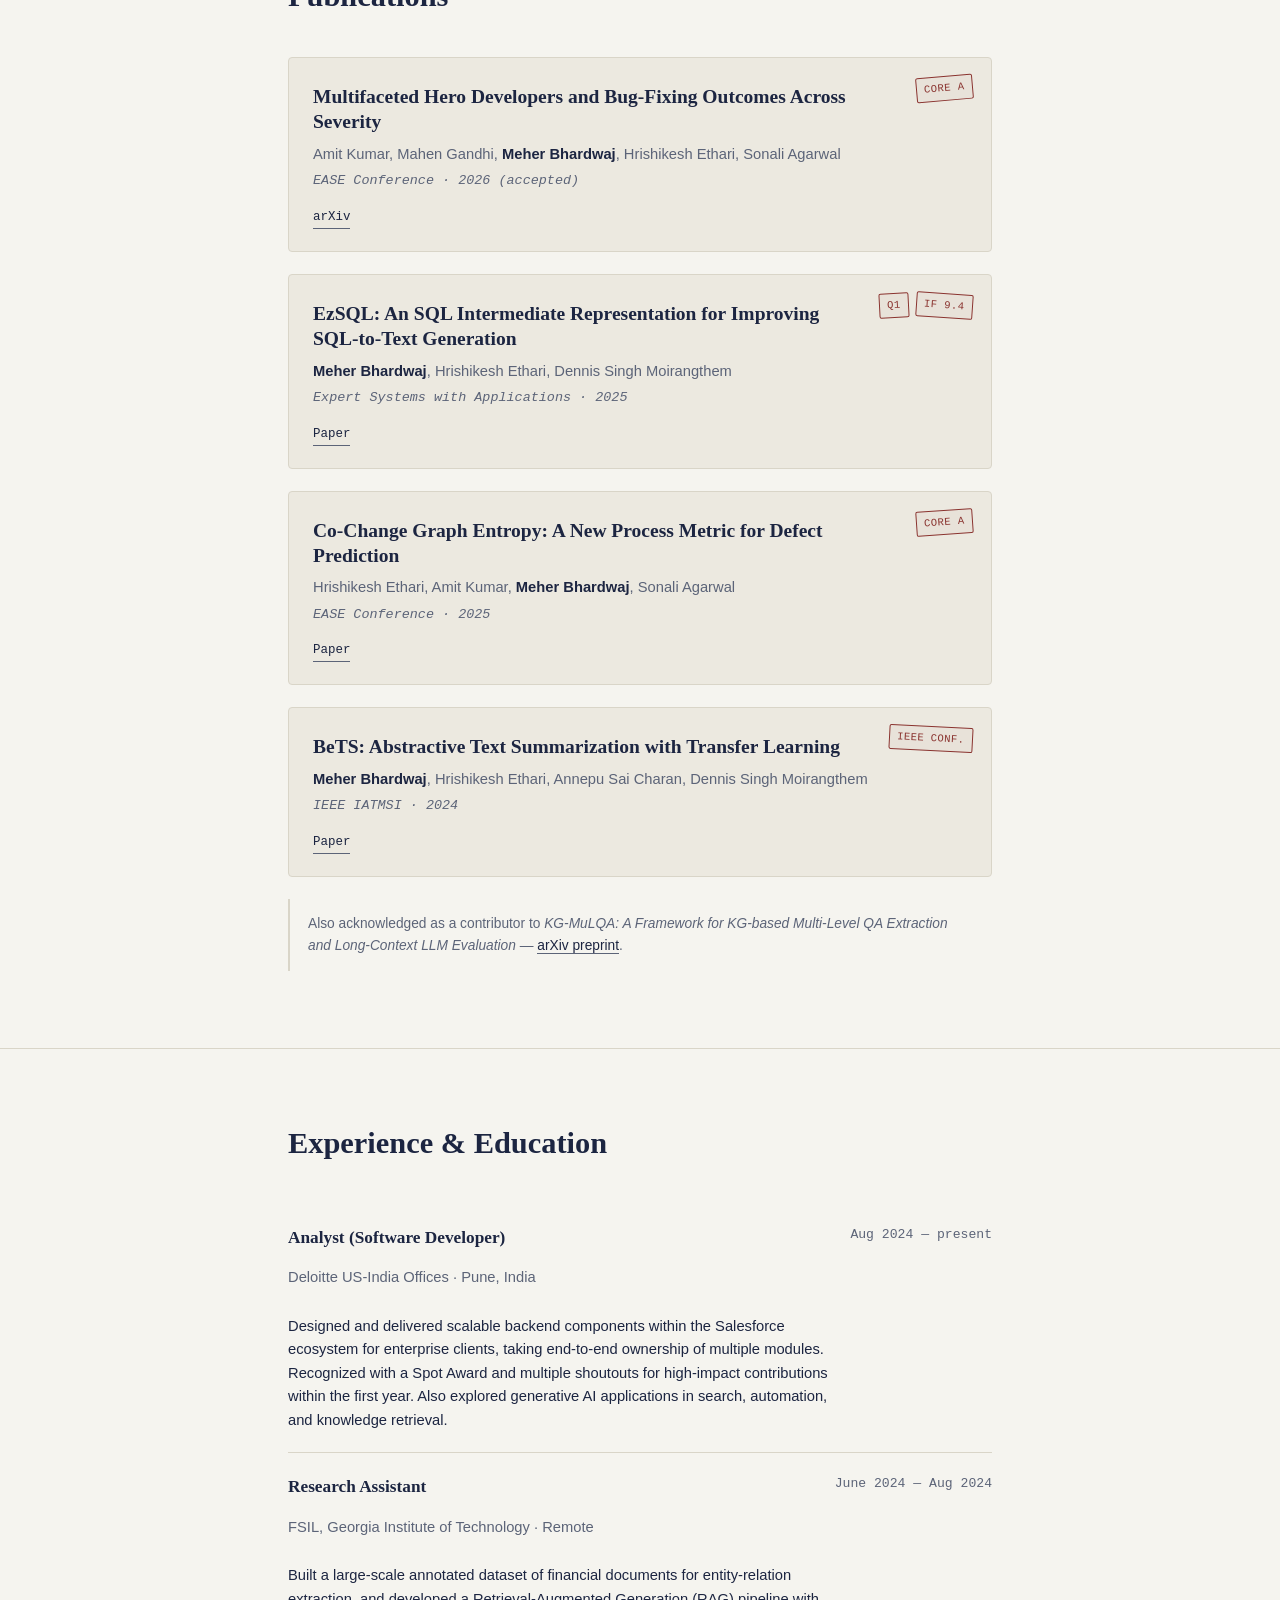
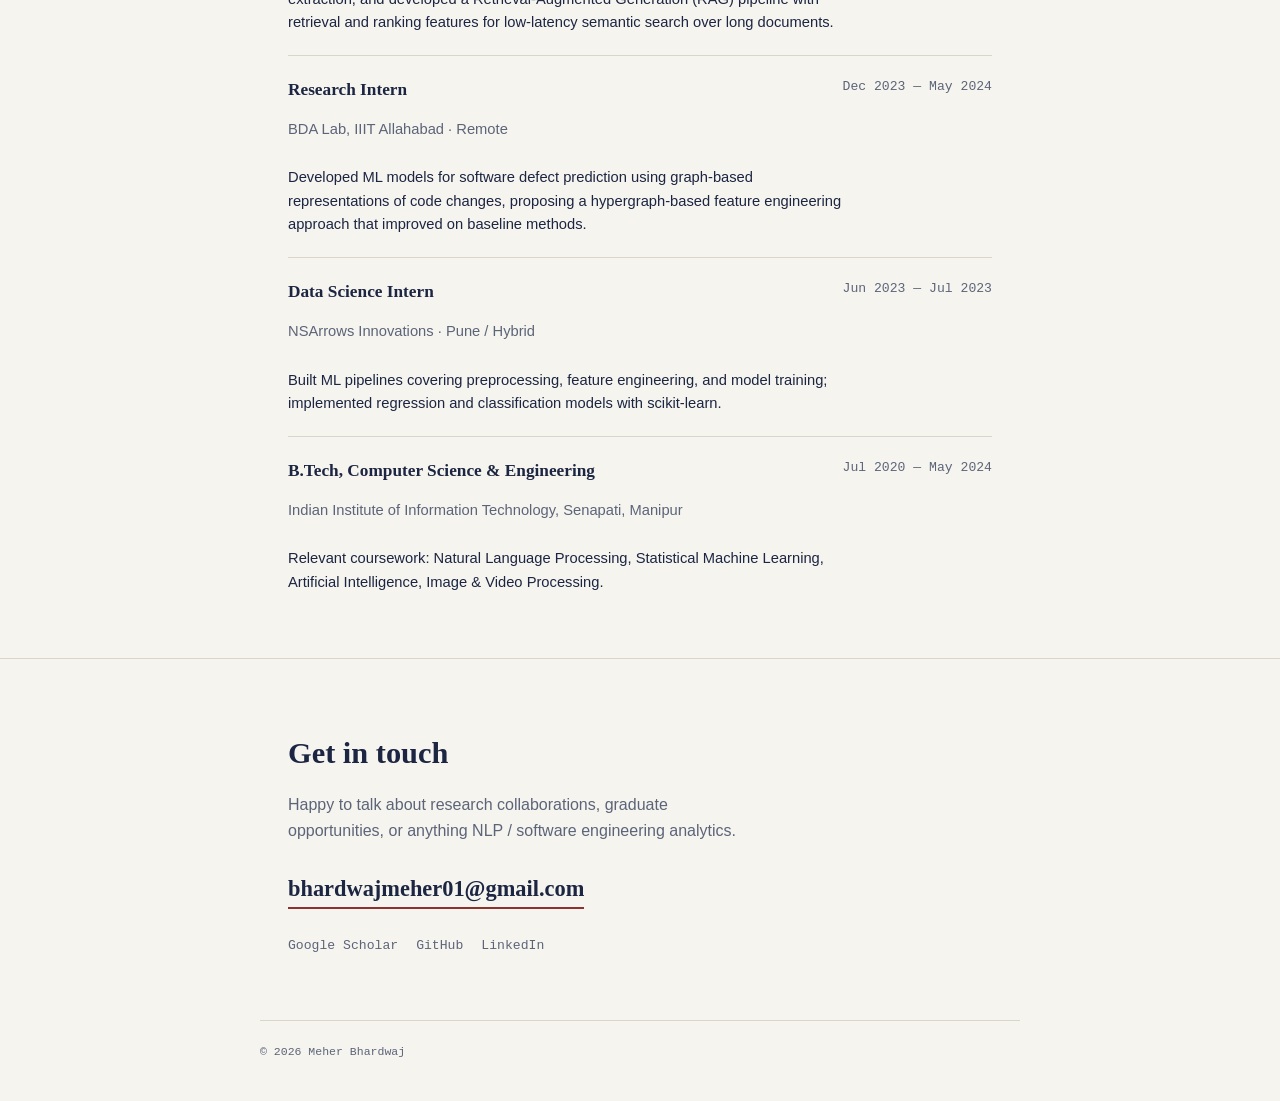
==== commit 620efc55: "Minor bug fixes" ====
--- a/index.html
+++ b/index.html
@@ -15,6 +15,9 @@
 <nav class="nav">
   <div class="nav__inner">
     <div class="nav__mark">MB</div>
+    <button class="nav__toggle" aria-label="Toggle menu" aria-expanded="false">
+      <span></span><span></span><span></span>
+    </button>
     <ul class="nav__links">
       <li><a href="#about">About</a></li>
       <li><a href="#publications">Publications</a></li>
--- a/styles.css
+++ b/styles.css
@@ -1,156 +1,286 @@
-* {
-  box-sizing: border-box;
+/* ====== Tokens ====== */
+:root {
+  --paper:      #F5F4EF;
+  --paper-deep: #ECE9E0;
+  --ink:        #1C2541;
+  --ink-soft:   #5C6478;
+  --stamp:      #8A332F;
+  --brass:      #8A6A2E;
+  --line:       #D9D5C8;
+
+  --font-display: 'Newsreader', Georgia, serif;
+  --font-body:    'IBM Plex Sans', -apple-system, sans-serif;
+  --font-mono:    'IBM Plex Mono', 'Courier New', monospace;
+
+  --maxw: 760px;
+}
+
+* { box-sizing: border-box; }
+html { scroll-behavior: smooth; }
+
+body {
   margin: 0;
-  padding: 0;
-}
-
-body {
-  font-family: 'Poppins', sans-serif;
-  color: #f0f0f0;
-  background: url('Images/Background.jpeg') no-repeat center center fixed;
-background-size: cover;
-}
-
-.overlay {
-  backdrop-filter: blur(8px);
-  -webkit-backdrop-filter: blur(8px);
-  min-height: 100vh;
-  display: flex;
-  justify-content: center;
-  padding: 60px 20px;
-}
-
-.content-box {
-  background: rgba(20, 20, 20, 0.9);
-  padding: 40px;
-  border-radius: 15px;
-  max-width: 1000px;
-  width: 100%;
-  box-shadow: 0 0 20px rgba(0, 0, 0, 0.5);
-}
-
-header {
-  text-align: center;
-  margin-bottom: 50px;
-}
-
-header h1 {
-  font-size: 3em;
-  font-weight: 700;
-  color: #ffffff;
-}
-
-header h2 {
-  font-size: 1.4em;
+  background: var(--paper);
+  color: var(--ink);
+  font-family: var(--font-body);
+  font-size: 16px;
+  line-height: 1.6;
+  -webkit-font-smoothing: antialiased;
+}
+
+section { scroll-margin-top: 84px; }
+
+a { color: var(--ink); text-decoration: none; }
+:focus-visible { outline: 2px solid var(--brass); outline-offset: 3px; border-radius: 2px; }
+
+::selection { background: var(--stamp); color: var(--paper); }
+
+.container { max-width: var(--maxw); margin: 0 auto; padding: 0 28px; }
+
+.eyebrow {
+  font-family: var(--font-mono);
+  font-size: 0.72rem;
+  letter-spacing: 0.14em;
+  text-transform: uppercase;
+  color: var(--ink-soft);
+}
+
+/* ====== Nav ====== */
+.nav {
+  position: fixed; top: 0; left: 0; right: 0; z-index: 50;
+  background: rgba(245, 244, 239, 0.86);
+  backdrop-filter: blur(6px);
+  border-bottom: 1px solid var(--line);
+}
+.nav__inner {
+  max-width: var(--maxw); margin: 0 auto; padding: 0 28px;
+  display: flex; align-items: center; justify-content: space-between;
+  height: 60px;
+}
+.nav__mark {
+  width: 34px; height: 34px; border-radius: 50%;
+  border: 1.5px solid var(--ink);
+  display: flex; align-items: center; justify-content: center;
+  font-family: var(--font-mono); font-size: 0.72rem; font-weight: 500;
+  letter-spacing: 0.03em; flex-shrink: 0;
+}
+.nav__links { display: flex; gap: 20px; list-style: none; margin: 0; padding: 0; flex-wrap: wrap; }
+.nav__links a {
+  font-family: var(--font-mono); font-size: 0.72rem; letter-spacing: 0.1em;
+  text-transform: uppercase; color: var(--ink-soft);
+  padding-bottom: 4px; border-bottom: 1.5px solid transparent;
+  transition: color .2s, border-color .2s;
+}
+.nav__links a:hover, .nav__links a.is-active {
+  color: var(--ink); border-color: var(--stamp);
+}
+
+/* ====== Hero / title page ====== */
+.hero { padding: 148px 0 64px; }
+.hero__eyebrow { margin-bottom: 18px; }
+.hero__name {
+  font-family: var(--font-display);
+  font-weight: 600;
+  font-size: clamp(2.6rem, 6vw, 4rem);
+  line-height: 1.05;
+  margin: 0 0 10px;
+  letter-spacing: -0.01em;
+}
+.hero__role {
+  font-family: var(--font-display);
+  font-style: italic;
   font-weight: 400;
-  color: #bbbbbb;
-  margin-top: 10px;
-}
-
-.social-links {
-  margin-top: 20px;
-}
-
-.social-links a {
-  margin: 0 12px;
-  color: #1da1f2;
-  text-decoration: none;
-  font-size: 1.2em;
-  transition: color 0.3s ease;
-}
-
-.social-links a:hover {
-  color: #4db8ff;
-}
-
-section {
-  margin: 40px 0;
-}
-
-section h3 {
-  font-size: 1.8em;
-  border-bottom: 2px solid #444;
-  padding-bottom: 10px;
-  margin-bottom: 20px;
-  color: #ffffff;
-}
-
-.news-item, .research-item {
-  margin-bottom: 20px;
-  line-height: 1.6;
-  color: #dddddd;
-}
-.research-item a {
-  text-decoration: none; /* removes underline */
-  color: inherit;         /* makes the link inherit the color from the <strong> */
-}
-
-.research-item a:hover {
-  text-decoration: none;
-  color: inherit;
-}
-
-.bio {
-  display: flex;
-  flex-direction: column;
-  align-items: center;
-  text-align: center;
-  color: #dddddd;
-}
-
-.bio img {
-  border-radius: 50%;
-  width: 180px;
-  height: 180px;
-  object-fit: cover;
-  margin: 30px 0;
-  border: 4px solid #444;
-}
-
-.bio p {
-  max-width: 600px;
-  font-size: 1.1em;
-}
-.research-item strong {
-  color: #4db8ff; /* Previously used for the second line */
-  font-size: 1.1em;
-  font-weight: 700;
-}
-
-.prominent {
-  color: #ffffff; /* Previously used for the first line */
-  font-weight: 600;
-  font-size: 1.05em;
-}
-
-@media (min-width: 768px) {
-  .bio {
-    flex-direction: row;
-    text-align: left;
-    gap: 40px;
+  font-size: 1.1rem;
+  color: var(--ink-soft);
+  margin: 0 0 36px;
+}
+.abstract {
+  border-top: 1px solid var(--line);
+  border-bottom: 1px solid var(--line);
+  padding: 22px 0;
+  margin-bottom: 30px;
+}
+.abstract__label {
+  font-family: var(--font-mono); font-size: 0.72rem; letter-spacing: 0.1em;
+  text-transform: uppercase; font-weight: 500; color: var(--stamp);
+  margin-bottom: 10px; display: block;
+}
+.abstract p {
+  font-family: var(--font-display);
+  font-style: italic;
+  font-size: 1.05rem;
+  color: var(--ink);
+  margin: 0;
+}
+.hero__links { display: flex; gap: 10px; flex-wrap: wrap; }
+.tag-link {
+  font-family: var(--font-mono); font-size: 0.78rem;
+  border: 1px solid var(--line); border-radius: 3px;
+  padding: 6px 12px; color: var(--ink);
+  transition: border-color .2s, background .2s;
+  display: inline-block;
+}
+a.tag-link:hover { border-color: var(--brass); background: var(--paper-deep); }
+span.tag-link { color: var(--ink-soft); }
+
+/* ====== Generic section heading ====== */
+.section { padding: 64px 0; border-top: 1px solid var(--line); }
+.section__head { margin-bottom: 36px; }
+.section__num { font-family: var(--font-mono); font-size: 0.72rem; color: var(--ink-soft); letter-spacing: 0.1em; }
+.section__title {
+  font-family: var(--font-display); font-weight: 600;
+  font-size: 1.9rem; margin: 6px 0 0;
+}
+.section__sub { font-family: var(--font-mono); font-size: 0.82rem; color: var(--ink-soft); margin-top: 8px; }
+
+/* ====== About ====== */
+.about-grid { display: grid; grid-template-columns: 1.3fr 1fr; gap: 40px; align-items: start; }
+.about-grid p { margin: 0 0 16px; color: var(--ink); }
+.about-grid p:last-child { margin-bottom: 0; }
+
+.fact-sheet {
+  border: 1px solid var(--line); border-radius: 4px;
+  padding: 18px 20px; background: var(--paper-deep);
+}
+.fact-row {
+  display: flex; justify-content: space-between; gap: 14px;
+  padding: 9px 0; border-bottom: 1px dashed var(--line);
+  font-size: 0.88rem;
+}
+.fact-row:last-child { border-bottom: none; }
+.fact-row dt {
+  font-family: var(--font-mono); font-size: 0.72rem; letter-spacing: 0.06em;
+  text-transform: uppercase; color: var(--ink-soft); margin: 0;
+}
+.fact-row dd { margin: 0; text-align: right; font-weight: 500; }
+
+.interests-label {
+  font-family: var(--font-mono); font-size: 0.72rem; letter-spacing: 0.1em;
+  text-transform: uppercase; color: var(--ink-soft); margin: 30px 0 12px;
+  grid-column: 1 / -1;
+}
+.chip-row { display: flex; flex-wrap: wrap; gap: 8px; grid-column: 1 / -1; }
+
+/* ====== Experience ====== */
+.exp-item { padding: 20px 0; border-bottom: 1px solid var(--line); }
+.exp-item:last-child { border-bottom: none; padding-bottom: 0; }
+.exp-item__top { display: flex; justify-content: space-between; gap: 20px; flex-wrap: wrap; }
+.exp-item__role { font-family: var(--font-display); font-weight: 600; font-size: 1.08rem; margin: 0 0 3px; }
+.exp-item__org { color: var(--ink-soft); font-size: 0.92rem; }
+.exp-item__years { font-family: var(--font-mono); font-size: 0.82rem; color: var(--ink-soft); white-space: nowrap; }
+.exp-item__desc { margin: 10px 0 0; font-size: 0.92rem; color: var(--ink); max-width: 560px; }
+
+/* ====== Publications ====== */
+.pub-card {
+  position: relative;
+  background: var(--paper-deep);
+  border: 1px solid var(--line);
+  border-radius: 4px;
+  padding: 26px 24px 22px;
+  margin-bottom: 22px;
+  overflow: hidden;
+}
+.pub-card:last-child { margin-bottom: 0; }
+.pub-number {
+  font-family: var(--font-mono); font-size: 0.72rem; color: var(--ink-soft);
+  letter-spacing: 0.06em; margin-bottom: 10px; display: block;
+}
+.pub-stamps {
+  position: absolute; top: 18px; right: 18px;
+  display: flex; gap: 8px; flex-wrap: wrap; justify-content: flex-end;
+  max-width: 46%;
+}
+.stamp {
+  font-family: var(--font-mono); font-size: 0.66rem; font-weight: 500;
+  letter-spacing: 0.04em; text-transform: uppercase;
+  color: var(--stamp); border: 1.4px solid var(--stamp);
+  border-radius: 2px; padding: 3px 7px;
+  transform: rotate(var(--r, -4deg));
+  background: rgba(138, 51, 47, 0.04);
+}
+.pub-title {
+  font-family: var(--font-display); font-weight: 600;
+  font-size: 1.22rem; line-height: 1.3; margin: 0 0 8px;
+  padding-right: 120px;
+}
+.pub-authors { font-size: 0.92rem; color: var(--ink-soft); margin: 0 0 4px; }
+.pub-authors strong { color: var(--ink); font-weight: 600; }
+.pub-note { font-size: 0.78rem; font-style: italic; color: var(--ink-soft); margin: 0 0 10px; }
+.pub-venue {
+  font-family: var(--font-mono); font-style: italic; font-size: 0.84rem;
+  color: var(--ink-soft); margin: 0 0 16px;
+}
+.pub-links { display: flex; gap: 16px; flex-wrap: wrap; }
+.pub-links button, .pub-links a {
+  font-family: var(--font-mono); font-size: 0.78rem; color: var(--ink);
+  border: none; background: none; cursor: pointer; padding: 0;
+  border-bottom: 1px solid var(--ink-soft);
+}
+.pub-links button:hover, .pub-links a:hover { border-color: var(--stamp); color: var(--stamp); }
+.cite-toast {
+  font-family: var(--font-mono); font-size: 0.72rem; color: var(--stamp);
+  opacity: 0; transition: opacity .25s; margin-left: 4px;
+}
+.cite-toast.show { opacity: 1; }
+
+.pub-footnote {
+  margin-top: 22px; padding: 14px 18px;
+  border-left: 2px solid var(--line);
+  font-size: 0.86rem; color: var(--ink-soft);
+}
+.pub-footnote a { color: var(--ink); border-bottom: 1px solid var(--ink-soft); }
+.pub-footnote a:hover { color: var(--stamp); border-color: var(--stamp); }
+
+/* ====== Projects ====== */
+.project-card {
+  background: var(--paper-deep); border: 1px solid var(--line); border-radius: 4px;
+  padding: 20px 22px; margin-bottom: 16px;
+}
+.project-card:last-child { margin-bottom: 0; }
+.project-card h3 { font-family: var(--font-display); font-weight: 600; font-size: 1.05rem; margin: 0 0 6px; }
+.project-card p { font-size: 0.88rem; color: var(--ink-soft); margin: 0 0 12px; }
+.project-card a {
+  font-family: var(--font-mono); font-size: 0.78rem; color: var(--ink);
+  border-bottom: 1px solid var(--ink-soft);
+}
+.project-card a:hover { border-color: var(--stamp); color: var(--stamp); }
+
+/* ====== Contact / footer ====== */
+.contact .section__title { margin-bottom: 14px; }
+.contact p { max-width: 480px; color: var(--ink-soft); margin: 0 0 28px; }
+.contact__email {
+  font-family: var(--font-display); font-size: 1.4rem; font-weight: 600;
+  display: inline-block; margin-bottom: 26px; border-bottom: 2px solid var(--stamp);
+}
+.contact__row { display: flex; gap: 18px; flex-wrap: wrap; }
+.contact__row a { font-family: var(--font-mono); font-size: 0.82rem; color: var(--ink-soft); }
+.contact__row a:hover { color: var(--ink); }
+
+.colophon {
+  border-top: 1px solid var(--line); padding: 22px 0 40px;
+  font-family: var(--font-mono); font-size: 0.72rem; color: var(--ink-soft);
+  display: flex; justify-content: space-between; flex-wrap: wrap; gap: 8px;
+}
+
+/* ====== Reveal-on-scroll ====== */
+.reveal { opacity: 0; transform: translateY(14px); transition: opacity .6s ease, transform .6s ease; }
+.reveal.is-visible { opacity: 1; transform: translateY(0); }
+
+@media (prefers-reduced-motion: reduce) {
+  *, *::before, *::after {
+    animation-duration: 0.01ms !important;
+    transition-duration: 0.01ms !important;
+    scroll-behavior: auto !important;
   }
-
-  .bio img {
-    margin: 0;
-  }
-}
-.profile-image {
-  max-width: 200px;
-  border-radius: 50%;
-  display: block;
-  margin: 30px auto;
-  border: 3px solid #444;
-  transition: transform 0.3s ease;
-}
-
-.profile-image:hover {
-  transform: scale(1.1);
-}
-
-
-footer {
-  text-align: center;
-  margin-top: 60px;
-  color: #888;
-  font-size: 0.9em;
-}
+  .reveal { opacity: 1; transform: none; }
+}
+
+/* ====== Responsive ====== */
+@media (max-width: 680px) {
+  .hero { padding: 132px 0 48px; }
+  .about-grid { grid-template-columns: 1fr; }
+  .pub-title { padding-right: 0; }
+  .pub-stamps { position: static; max-width: 100%; margin-bottom: 12px; justify-content: flex-start; }
+  .exp-item__top { flex-direction: column; gap: 4px; }
+  .nav__links { gap: 14px; }
+}
